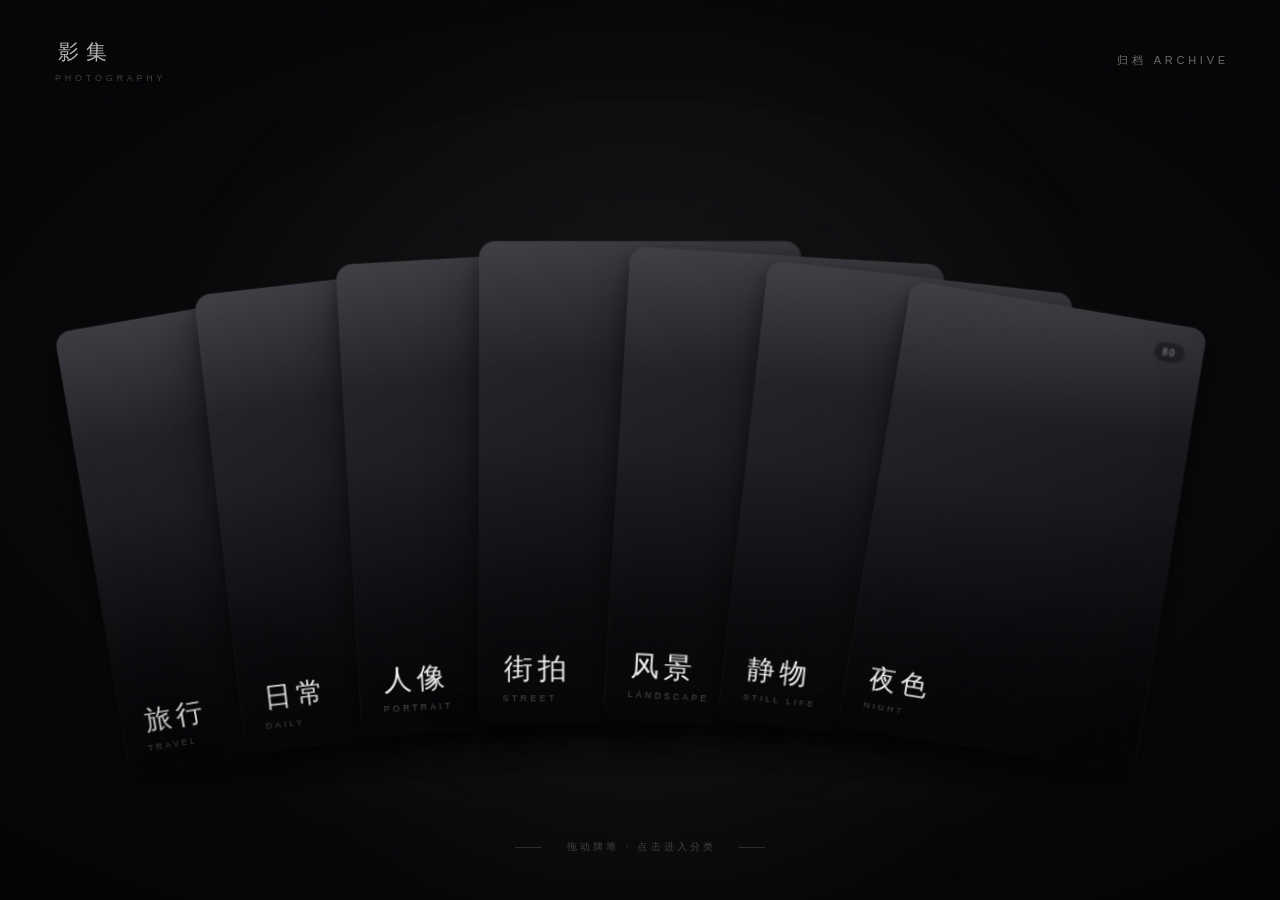
==== docs/prototype.html @ aa435aa1 "初始提交：以照片展示为核心的 Hugo 主题 首页是扑克牌扇形牌堆（每个相册一张牌），点进去是等高行对齐的照片网格， 另有按拍摄时间分组的归档页。无后台、无数据库、无运行时依赖。  - 牌堆：发牌入场" ====
<!doctype html>
<html lang="zh-CN">
<head>
<meta charset="utf-8">
<meta name="viewport" content="width=device-width,initial-scale=1,viewport-fit=cover">
<title>影集 · 视觉基调原型</title>
<style>
/* ============================================================
   设计令牌
   ============================================================ */
:root{
  --ink:#f4f3f1;                     /* 主文字：暖白，比纯白耐看 */
  --ink-dim:rgba(244,243,241,.56);   /* 次级文字 */
  --ink-faint:rgba(244,243,241,.30); /* 弱化文字 */
  --base:#08080a;                    /* 底色：近黑，带一点冷调 */
  --gap:8px;
  --thumb-w:clamp(84px,9.5vw,124px); /* 归档缩略图边长，JS 按此计算一行能放几张 */

  --font-sans:-apple-system,BlinkMacSystemFont,"PingFang SC","Hiragino Sans GB",
              "Microsoft YaHei","Helvetica Neue",Arial,sans-serif;
  --font-serif:"Songti SC","STSong","Noto Serif SC",Georgia,"Times New Roman",serif;

  /* 统一缓动：出场用，交互回弹一律交给 JS 弹簧 */
  --ease:cubic-bezier(.22,1,.36,1);
}

*,*::before,*::after{box-sizing:border-box}
html,body{height:100%}
body{
  margin:0;
  background:var(--base);
  color:var(--ink);
  font-family:var(--font-sans);
  overflow-x:hidden;
  -webkit-font-smoothing:antialiased;
  text-rendering:optimizeLegibility;
}
img{display:block;max-width:100%}
button{font:inherit;color:inherit;background:none;border:0;cursor:pointer}

/* ============================================================
   全局质感层：胶片颗粒 + 暗角
   高级感最便宜的来源，几乎零成本
   ============================================================ */
.grain{
  position:fixed;inset:-50%;z-index:9000;pointer-events:none;
  opacity:.05;mix-blend-mode:overlay;
  background-image:url("data:image/svg+xml,%3Csvg xmlns='http://www.w3.org/2000/svg' width='300' height='300'%3E%3Cfilter id='n'%3E%3CfeTurbulence type='fractalNoise' baseFrequency='.75' numOctaves='4' stitchTiles='stitch'/%3E%3C/filter%3E%3Crect width='100%25' height='100%25' filter='url(%23n)'/%3E%3C/svg%3E");
  animation:grainShift 6s steps(6) infinite;
}
@keyframes grainShift{
  0%{transform:translate(0,0)}      16%{transform:translate(-3%,-2%)}
  33%{transform:translate(2%,3%)}   50%{transform:translate(-2%,2%)}
  66%{transform:translate(3%,-1%)}  83%{transform:translate(-1%,3%)}
  100%{transform:translate(0,0)}
}
.vignette{
  position:fixed;inset:0;z-index:8000;pointer-events:none;
  background:radial-gradient(ellipse 90% 75% at 50% 45%,
             transparent 0%,transparent 45%,rgba(0,0,0,.55) 100%);
}

/* ============================================================
   视图容器
   ============================================================ */
.view{min-height:100dvh;display:flex;flex-direction:column}
.view[hidden]{display:none}

::view-transition-old(root){animation:vtOut .32s var(--ease) both}
::view-transition-new(root){animation:vtIn .46s var(--ease) both}
@keyframes vtOut{to{opacity:0;transform:scale(.985)}}
@keyframes vtIn{from{opacity:0;transform:scale(1.015)}}

/* ============================================================
   首页
   ============================================================ */
#view-home{position:relative;overflow:hidden}

/* ---------- L0 背景照片：退成氛围，不跟牌抢戏 ---------- */
.bg-layer{position:fixed;inset:0;z-index:0;overflow:hidden}
.bg-layer img{
  width:100%;height:100%;object-fit:cover;
  /* 压暗 + 降饱和 + 轻微模糊，让照片退成「气味」 */
  filter:brightness(.34) saturate(.72) blur(3px);
  transform:scale(1.08);              /* 留出视差位移的余量 */
  transition:opacity 1.4s var(--ease);
  will-change:transform;
}
.bg-layer::after{                      /* 中心压暗，把牌群托起来 */
  content:'';position:absolute;inset:0;
  background:radial-gradient(ellipse 70% 60% at 50% 50%,
             rgba(8,8,10,.10) 0%,rgba(8,8,10,.72) 100%);
}

/* ---------- 顶栏 ---------- */
.topbar{
  position:relative;z-index:10;
  display:flex;align-items:center;justify-content:space-between;
  padding:clamp(20px,3.4vw,38px) clamp(20px,4vw,54px);
  opacity:0;animation:fadeUp .9s var(--ease) .15s forwards;
}
.brand{
  font-family:var(--font-serif);
  font-size:clamp(17px,1.7vw,21px);
  letter-spacing:.34em;text-indent:.34em;
  font-weight:400;
}
.brand small{
  display:block;margin-top:7px;
  font-family:var(--font-sans);
  font-size:9px;letter-spacing:.42em;text-indent:.42em;
  color:var(--ink-faint);font-weight:400;
}
.navlink{
  position:relative;
  font-size:11px;letter-spacing:.34em;text-indent:.34em;
  color:var(--ink-dim);padding:8px 0;
  transition:color .35s var(--ease);
}
.navlink::after{
  content:'';position:absolute;left:0;right:0;bottom:2px;height:1px;
  background:currentColor;transform:scaleX(0);transform-origin:right;
  transition:transform .45s var(--ease);
}
.navlink:hover{color:var(--ink)}
.navlink:hover::after{transform:scaleX(1);transform-origin:left}

/* ---------- L1 环境光晕：让牌「浮」起来 ---------- */
.deck-stage{
  position:relative;z-index:5;flex:1;
  display:grid;place-items:center;
  min-height:0;
}
.deck-stage::before{
  content:'';position:absolute;
  width:min(92vw,1400px);aspect-ratio:1;
  background:radial-gradient(circle,rgba(255,246,230,.085) 0%,transparent 62%);
  filter:blur(28px);pointer-events:none;
}

/* ---------- L2 牌堆 ---------- */
.deck{position:relative;touch-action:none;cursor:grab}
.deck.is-dragging{cursor:grabbing}

.card{
  position:absolute;
  left:0;top:0;
  width:var(--cw);height:calc(var(--cw) * 1.5);   /* 2:3 标准扑克比例 */
  margin-left:calc(var(--cw) / -2);
  margin-top:calc(var(--cw) * -.75);
  border-radius:16px;                             /* 12–16px，超过就变手机卡片 */
  overflow:hidden;
  transform-origin:50% 100%;
  will-change:transform,opacity;
  /* 多层带色阴影 —— 灰色大模糊是廉价感第一大来源 */
  box-shadow:
    0 1px 2px   rgba(0,0,0,.34),
    0 8px 18px  rgba(0,0,0,.38),
    0 26px 52px rgba(0,0,0,.46),
    0 0 0 1px   rgba(255,255,255,.075);            /* 内描边：从暗背景里「切」出来 */
  transition:opacity .5s var(--ease);
  backface-visibility:hidden;
}
.card-media{position:absolute;inset:0}
.card-media img{
  width:100%;height:100%;object-fit:cover;
  transition:transform 1s var(--ease),filter .6s var(--ease);
}
/* 图片加载失败时的兜底渐变，避免出现破图 */
.card-media.fallback{background:linear-gradient(150deg,#2a2b31,#141519 60%,#0d0e11)}
.card-media.fallback img{display:none}

/* 牌面材质：上亮下暗的极轻渐变，模拟实体卡反光 */
.card-sheen{
  position:absolute;inset:0;pointer-events:none;
  background:linear-gradient(178deg,rgba(255,255,255,.10) 0%,transparent 26%,transparent 62%,rgba(0,0,0,.55) 100%);
}
.card-scrim{                          /* 底部压暗，保证文字可读 */
  position:absolute;left:0;right:0;bottom:0;height:58%;
  background:linear-gradient(to top,rgba(6,6,8,.92) 0%,rgba(6,6,8,.55) 42%,transparent 100%);
  pointer-events:none;
}
.card-body{
  position:absolute;left:0;right:0;bottom:0;
  padding:clamp(14px,1.6vw,22px);
  pointer-events:none;
}
.card-name{                           /* 压底部、不居中、字号要大 */
  font-size:clamp(20px,2.3vw,34px);
  font-weight:300;line-height:1.1;
  letter-spacing:.16em;text-indent:.16em;
}
.card-en{
  margin-top:9px;font-size:clamp(9px,.72vw,11px);
  letter-spacing:.34em;text-indent:.34em;
  color:var(--ink-faint);
}
.card-count{
  position:absolute;top:clamp(13px,1.5vw,19px);right:clamp(13px,1.5vw,19px);
  font-size:10px;letter-spacing:.2em;
  color:rgba(244,243,241,.62);
  padding:5px 9px;border-radius:99px;
  background:rgba(10,10,12,.42);
  backdrop-filter:blur(8px);-webkit-backdrop-filter:blur(8px);
  border:1px solid rgba(255,255,255,.10);
}

/* ---------- 悬停：一张前推，其余全部退让 ---------- */
.deck.is-hovering .card:not(.is-active){opacity:.5}
.card.is-active{z-index:900!important}
.card.is-active .card-media img{transform:scale(1.07);filter:brightness(1.06)}
.card.is-active .card-sheen{
  background:linear-gradient(178deg,rgba(255,255,255,.20) 0%,transparent 32%,transparent 66%,rgba(0,0,0,.5) 100%);
}

/* ---------- 底部提示 ---------- */
.hint{
  position:relative;z-index:10;
  display:flex;align-items:center;justify-content:center;gap:22px;
  padding:0 24px clamp(26px,4vw,46px);
  font-size:10px;letter-spacing:.32em;text-indent:.32em;
  color:var(--ink-faint);
  opacity:0;animation:fadeUp .9s var(--ease) 1.35s forwards;
}
.hint i{width:26px;height:1px;background:rgba(244,243,241,.2);display:block}

@keyframes fadeUp{from{opacity:0;transform:translateY(16px)}to{opacity:1;transform:none}}

/* ============================================================
   内页（分类 / 归档）—— 刻意安静，把炫技留给首页
   ============================================================ */
.page-head{
  position:sticky;top:0;z-index:100;
  display:flex;align-items:baseline;gap:26px;
  padding:clamp(22px,3.2vw,36px) clamp(20px,4vw,54px) 20px;
  background:linear-gradient(to bottom,rgba(8,8,10,.94) 55%,rgba(8,8,10,0));
  backdrop-filter:blur(14px);-webkit-backdrop-filter:blur(14px);
}
.back{
  display:flex;align-items:center;gap:9px;
  font-size:11px;letter-spacing:.28em;text-indent:.28em;
  color:var(--ink-dim);transition:color .3s var(--ease);
}
.back:hover{color:var(--ink)}
.back svg{transition:transform .4s var(--ease)}
.back:hover svg{transform:translateX(-4px)}
.page-title{
  font-size:clamp(24px,3.4vw,40px);font-weight:300;
  letter-spacing:.14em;text-indent:.14em;
}
.page-meta{margin-left:auto;font-size:10px;letter-spacing:.3em;color:var(--ink-faint)}

/* ---------- 等高行对齐网格（不是瀑布流） ---------- */
.grid{
  display:flex;flex-direction:column;gap:var(--gap);
  padding:6px clamp(20px,4vw,54px) clamp(60px,8vw,110px);
}
.grid-row{display:flex;gap:var(--gap)}
.grid-item{
  position:relative;overflow:hidden;border-radius:5px;
  background:#15161a;cursor:zoom-in;
  opacity:0;transform:translateY(22px);
  animation:itemIn .8s var(--ease) forwards;
}
@keyframes itemIn{to{opacity:1;transform:none}}
.grid-item img{
  width:100%;height:100%;object-fit:cover;
  transition:transform 1.1s var(--ease),filter .5s var(--ease);
}
.grid-item:hover img{transform:scale(1.055);filter:brightness(1.08)}
.grid-item::after{
  content:'';position:absolute;inset:0;background:rgba(8,8,10,.30);
  opacity:0;transition:opacity .45s var(--ease);
}
.grid-item:hover::after{opacity:1}

/* ---------- 归档时间轴 ---------- */
.timeline{padding:6px clamp(20px,4vw,54px) clamp(70px,9vw,120px)}
.tl-group{
  display:grid;grid-template-columns:minmax(96px,150px) 1fr;
  gap:clamp(16px,3vw,42px);
  padding:clamp(26px,4vw,46px) 0;
  border-top:1px solid rgba(244,243,241,.085);
  opacity:0;transform:translateY(20px);
  animation:itemIn .8s var(--ease) forwards;
}
.tl-group:first-child{border-top:0}
.tl-stamp{position:sticky;top:clamp(96px,13vh,140px);align-self:start}
.tl-year{font-size:clamp(26px,3vw,38px);font-weight:200;letter-spacing:.08em;line-height:1}
.tl-month{margin-top:9px;font-size:10px;letter-spacing:.36em;color:var(--ink-faint)}
.tl-strip{display:flex;flex-wrap:wrap;gap:6px}
.tl-thumb{
  width:var(--thumb-w);aspect-ratio:3/4;
  border-radius:4px;overflow:hidden;background:#15161a;cursor:zoom-in;
}
.tl-thumb img{
  width:100%;height:100%;object-fit:cover;
  filter:brightness(.86);transition:transform .9s var(--ease),filter .45s var(--ease);
}
.tl-thumb:hover img{transform:scale(1.09);filter:brightness(1.05)}
/* 展开时新增的缩略图淡入 */
.tl-thumb-enter{animation:thumbIn .5s var(--ease) both}
@keyframes thumbIn{from{opacity:0;transform:translateY(10px) scale(.95)}to{opacity:1;transform:none}}

/* ---------- 「+N」：后面露出两张牌，暗示还有更多 ---------- */
.tl-more{
  position:relative;width:var(--thumb-w);aspect-ratio:3/4;
  padding:0;border:0;background:none;cursor:pointer;border-radius:4px;
}
.tl-more::before,.tl-more::after{
  content:'';position:absolute;inset:0;border-radius:4px;
  background:#1a1b20;border:1px solid rgba(244,243,241,.13);
  transition:transform .5s var(--ease);
}
.tl-more::before{transform:translate(-6px,5px) rotate(-2.6deg)}
.tl-more::after {transform:translate( 6px,5px) rotate( 2.6deg)}
.tl-more:hover::before{transform:translate(-10px,8px) rotate(-4.4deg)}
.tl-more:hover::after {transform:translate( 10px,8px) rotate( 4.4deg)}

.tl-more-face{
  position:relative;z-index:1;
  display:grid;place-items:center;
  width:100%;height:100%;border-radius:4px;overflow:hidden;background:#101116;
}
.tl-more-face img{
  position:absolute;inset:0;width:100%;height:100%;object-fit:cover;
  filter:brightness(.32) saturate(.5) blur(1.5px);
  transition:filter .5s var(--ease),transform 1s var(--ease);
}
.tl-more:hover .tl-more-face img{filter:brightness(.52) saturate(.8) blur(0);transform:scale(1.07)}
.tl-more-count{
  position:relative;z-index:1;
  font-size:clamp(13px,1.3vw,17px);font-weight:300;letter-spacing:.08em;
  color:var(--ink);text-shadow:0 2px 12px rgba(0,0,0,.8);
}

/* ---------- 「收起」 ---------- */
.tl-collapse{
  align-self:flex-end;height:30px;padding:0 15px;margin-left:4px;
  border-radius:99px;border:1px solid rgba(244,243,241,.14);
  background:rgba(255,255,255,.03);
  color:var(--ink-faint);
  font-size:10px;letter-spacing:.28em;text-indent:.28em;
  transition:color .35s var(--ease),border-color .35s var(--ease),background .35s var(--ease);
}
.tl-collapse:hover{color:var(--ink);border-color:rgba(244,243,241,.3);background:rgba(255,255,255,.07)}

/* ---------- 年份筛选轨（桌面端固定在右侧） ---------- */
.year-rail{
  position:fixed;right:clamp(18px,2.6vw,44px);top:50%;
  transform:translateY(-50%);z-index:200;
  display:flex;flex-direction:column;align-items:flex-end;gap:1px;
}
.year-item{
  display:flex;align-items:center;gap:11px;
  padding:8px 0;
  font-size:11px;letter-spacing:.22em;text-indent:.22em;
  color:var(--ink-faint);
  transition:color .35s var(--ease);
}
.year-item i{                        /* 右侧刻度线：选中时拉长 */
  display:block;height:1px;width:11px;background:currentColor;opacity:.32;
  transition:width .45s var(--ease),opacity .45s var(--ease);
}
.year-item:hover{color:var(--ink-dim)}
.year-item.is-active{color:var(--ink)}
.year-item.is-active i{width:26px;opacity:1}

/* 桌面端给时间轴让出右侧空间，别被筛选轨压住 */
@media (min-width:900px){
  .timeline{padding-right:clamp(104px,10vw,150px)}
}
/* 窄屏：筛选轨收成横向一条，放在标题下方 */
@media (max-width:899px){
  .year-rail{
    position:static;transform:none;z-index:auto;
    flex-direction:row;align-items:center;gap:20px;
    padding:0 clamp(20px,4vw,54px) 14px;
    overflow-x:auto;scrollbar-width:none;
  }
  .year-rail::-webkit-scrollbar{display:none}
  .year-item{padding:5px 0;white-space:nowrap}
  .year-item i{display:none}
  .year-item.is-active{box-shadow:inset 0 -1px 0 currentColor}
}

/* ============================================================
   灯箱
   ============================================================ */
.lightbox{
  position:fixed;inset:0;z-index:9500;
  display:grid;place-items:center;
  background:rgba(4,4,6,.965);
  backdrop-filter:blur(22px);-webkit-backdrop-filter:blur(22px);
  opacity:0;pointer-events:none;
  transition:opacity .42s var(--ease);
}
.lightbox.is-open{opacity:1;pointer-events:auto}

/* 入场缩放交给 stage，图片自身的 transform 专门留给缩放/平移，两者不打架 */
.lb-stage{
  display:grid;place-items:center;
  transform:scale(.965);
  transition:transform .52s var(--ease);
}
.lightbox.is-open .lb-stage{transform:scale(1)}

.lightbox img{
  max-width:min(92vw,1500px);max-height:86dvh;
  border-radius:3px;object-fit:contain;
  box-shadow:0 40px 100px rgba(0,0,0,.7);
  cursor:zoom-in;touch-action:none;
  will-change:transform;
  transition:opacity .3s ease,transform .34s cubic-bezier(.22,1,.36,1);
}
.lightbox.is-zoomed img{cursor:grab}
.lightbox.is-panning img{cursor:grabbing;transition:opacity .3s ease}
.lb-close{
  position:absolute;top:clamp(18px,3vw,34px);right:clamp(18px,3vw,34px);
  font-size:11px;letter-spacing:.3em;color:var(--ink-dim);transition:color .3s;
}
.lb-close:hover{color:var(--ink)}
.lb-nav{
  position:absolute;top:50%;transform:translateY(-50%);
  width:52px;height:52px;border-radius:50%;
  display:grid;place-items:center;color:var(--ink-dim);
  background:rgba(255,255,255,.05);border:1px solid rgba(255,255,255,.09);
  transition:background .3s,color .3s;
}
.lb-nav:hover{background:rgba(255,255,255,.12);color:var(--ink)}
.lb-prev{left:clamp(14px,2.6vw,34px)}
.lb-next{right:clamp(14px,2.6vw,34px)}
.lb-hint{
  position:absolute;left:50%;bottom:clamp(16px,2.6vw,30px);transform:translateX(-50%);
  font-size:10px;letter-spacing:.26em;text-indent:.26em;white-space:nowrap;
  color:var(--ink-faint);
  transition:opacity .5s var(--ease);
}
.lightbox.is-zoomed .lb-hint{opacity:0}   /* 已经放大了就不用再提示 */

/* ============================================================
   窄屏：扇形展不开，收成更紧的一手牌
   ============================================================ */
@media (max-width:640px){
  .card{border-radius:11px}
  .topbar{padding-bottom:6px}
  .page-head{flex-wrap:wrap;gap:14px}
  .page-meta{margin-left:0;width:100%}
  .tl-group{grid-template-columns:1fr;gap:16px}
  .tl-stamp{position:static}
  .lb-nav{display:none}
}
@media (prefers-reduced-motion:reduce){
  *,*::before,*::after{animation-duration:.01ms!important;transition-duration:.01ms!important}
}
</style>
</head>
<body>

<div class="grain"></div>
<div class="vignette"></div>

<!-- ================= 首页 ================= -->
<section class="view" id="view-home">
  <div class="bg-layer"><img id="bg-img" alt=""></div>

  <header class="topbar">
    <div class="brand">影集<small>PHOTOGRAPHY</small></div>
    <button class="navlink" data-go="archive">归档 ARCHIVE</button>
  </header>

  <div class="deck-stage" id="stage">
    <div class="deck" id="deck"></div>
  </div>

  <div class="hint"><i></i>拖动牌堆 · 点击进入分类<i></i></div>
</section>

<!-- ================= 分类页 ================= -->
<section class="view" id="view-category" hidden>
  <header class="page-head">
    <button class="back" data-go="home">
      <svg width="15" height="10" viewBox="0 0 15 10" fill="none" aria-hidden="true">
        <path d="M5 1L1 5l4 4M1 5h13" stroke="currentColor" stroke-width="1.3"
              stroke-linecap="round" stroke-linejoin="round"/>
      </svg>返回
    </button>
    <h1 class="page-title" id="cat-title">—</h1>
    <span class="page-meta" id="cat-meta"></span>
  </header>
  <div class="grid" id="grid"></div>
</section>

<!-- ================= 归档页 ================= -->
<section class="view" id="view-archive" hidden>
  <header class="page-head">
    <button class="back" data-go="home">
      <svg width="15" height="10" viewBox="0 0 15 10" fill="none" aria-hidden="true">
        <path d="M5 1L1 5l4 4M1 5h13" stroke="currentColor" stroke-width="1.3"
              stroke-linecap="round" stroke-linejoin="round"/>
      </svg>返回
    </button>
    <h1 class="page-title">归档</h1>
    <span class="page-meta" id="arc-meta"></span>
  </header>
  <!-- 桌面端 fixed 在右侧，窄屏靠 DOM 顺序落在标题下方 -->
  <nav class="year-rail" id="year-rail" aria-label="按年份筛选"></nav>
  <div class="timeline" id="timeline"></div>
</section>

<!-- ================= 灯箱 ================= -->
<div class="lightbox" id="lightbox">
  <div class="lb-stage"><img id="lb-img" alt=""></div>
  <div class="lb-hint">点击放大 · 滚轮 / 双指缩放 · 拖动平移</div>
  <button class="lb-close" id="lb-close">关闭 ESC</button>
  <button class="lb-nav lb-prev" id="lb-prev" aria-label="上一张">
    <svg width="9" height="15" viewBox="0 0 9 15" fill="none"><path d="M7.5 1L1 7.5 7.5 14" stroke="currentColor" stroke-width="1.4" stroke-linecap="round" stroke-linejoin="round"/></svg>
  </button>
  <button class="lb-nav lb-next" id="lb-next" aria-label="下一张">
    <svg width="9" height="15" viewBox="0 0 9 15" fill="none"><path d="M1.5 1L8 7.5 1.5 14" stroke="currentColor" stroke-width="1.4" stroke-linecap="round" stroke-linejoin="round"/></svg>
  </button>
</div>

<script>
/* ============================================================================
   1. 数据（原型用占位图；真实项目由 Hugo 从 content/ 目录生成 JSON 清单）
   ============================================================================ */
/* 张数和时间跨度都刻意放大：用来验证归档页的「+N」溢出和年份筛选 */
const CATEGORIES = [
  { id:'travel',   name:'旅行', en:'TRAVEL',    seed:'tr', n:110 },
  { id:'daily',    name:'日常', en:'DAILY',     seed:'dy', n:140 },
  { id:'portrait', name:'人像', en:'PORTRAIT',  seed:'pt', n:85  },
  { id:'street',   name:'街拍', en:'STREET',    seed:'st', n:100 },
  { id:'land',     name:'风景', en:'LANDSCAPE', seed:'ld', n:115 },
  { id:'still',    name:'静物', en:'STILL LIFE',seed:'sl', n:70  },
  { id:'night',    name:'夜色', en:'NIGHT',     seed:'nt', n:80  },
];

/* 确定性随机数：保证每次刷新照片一致，方便对照设计 */
function rng(seed){
  let a = 0;
  for (const ch of seed) a = (a * 31 + ch.charCodeAt(0)) | 0;
  return function(){
    a |= 0; a = a + 0x6D2B79F5 | 0;
    let t = Math.imul(a ^ a >>> 15, 1 | a);
    t = t + Math.imul(t ^ t >>> 7, 61 | t) ^ t;
    return ((t ^ t >>> 14) >>> 0) / 4294967296;
  };
}

/* 手机照片的常见比例：3:4 竖拍为主，混 4:3 横拍与 9:16 */
const PHONE_AR = [3/4, 3/4, 3/4, 3/4, 4/3, 4/3, 1, 9/16];

function buildPhotos(cat){
  const r = rng(cat.seed);
  const out = [];
  for (let i = 0; i < cat.n; i++){
    const ar = PHONE_AR[Math.floor(r() * PHONE_AR.length)];
    // 从 2026-09 往前铺开 900 天（约 30 个月、跨 2024–2026），模拟真实图库分布
    const d = new Date(2026, 8, 1);
    d.setDate(d.getDate() - Math.floor((i / cat.n) * 900 + r() * 14));
    out.push({
      ar, date:d,
      thumb:`https://picsum.photos/seed/${cat.seed}${i}/600/${Math.round(600 / ar)}`,
      full :`https://picsum.photos/seed/${cat.seed}${i}/1800/${Math.round(1800 / ar)}`,
    });
  }
  return out;
}

const DATA = CATEGORIES.map(c => ({ ...c, photos: buildPhotos(c) }));

/* ============================================================================
   2. 弹簧积分器
   CSS transition 做不出「跟手 + 回弹」的手感，必须用真弹簧
   公式：F = -k·x - c·v，a = F/m
   ============================================================================ */
class Spring{
  constructor(v, { stiffness = 165, damping = 24, mass = 1 } = {}){
    this.value = this.target = v;
    this.velocity = 0;
    this.k = stiffness; this.c = damping; this.m = mass;
  }
  set(t){ this.target = t; }
  jump(v){ this.value = this.target = v; this.velocity = 0; }
  step(dt){
    const a = (-this.k * (this.value - this.target) - this.c * this.velocity) / this.m;
    this.velocity += a * dt;
    this.value    += this.velocity * dt;
    if (Math.abs(this.value - this.target) < .008 && Math.abs(this.velocity) < .008){
      this.value = this.target; this.velocity = 0;
      return true;                                  // 已静止
    }
    return false;
  }
}

/* ============================================================================
   3. 首页牌堆
   ============================================================================ */
const deckEl  = document.getElementById('deck');
const stageEl = document.getElementById('stage');
const isNarrow = () => window.innerWidth < 640;

let cards = [];
let deckAngle, deckScale;
let hoverIndex = -1;
let drag = null;

function metrics(){
  const vw = window.innerWidth;
  const vh = window.innerHeight;
  const narrow = isNarrow();

  if (narrow){
    const cw = Math.max(118, Math.min(vw * 0.34, 176));
    return {
      cw,
      stepX : cw * 0.32,             // 窄屏收得更紧，扇形才不会溢出屏幕
      rotStep: 5.6,
      arcY  : 2.2,
      scaleFalloff: 0.026,
      liftY : -18,
    };
  }

  // 首页没有别的东西，牌就该撑满画面。所以同时受宽高约束，取小值：
  //   宽度：扇形总宽 = cw × (6 × 0.42 + 1) = cw × 3.52
  //   高度：牌高 = cw × 1.5，另留 250px 给顶栏、提示和呼吸空间
  const byWidth  = (vw - 140) / 3.52;
  const byHeight = (vh - 250) / 1.5;
  const cw = Math.max(150, Math.min(byWidth, byHeight, 380));

  return {
    cw,
    stepX : cw * 0.42,               // 间距同步放大，否则牌会挤成一坨
    rotStep: 3.7,
    arcY  : 3.3,                     // 抛物线系数：中间高、两边低
    scaleFalloff: 0.026,             // 越靠边越小 → 纵深
    liftY : -36,                     // 悬停上浮
  };
}

function fanTarget(i, n, m){
  const d = i - (n - 1) / 2;
  return {
    x: d * m.stepX,
    y: d * d * m.arcY,
    rot: d * m.rotStep,
    scale: 1 - Math.abs(d) * m.scaleFalloff,
  };
}

function buildDeck(){
  deckEl.innerHTML = '';
  cards = [];
  const n = DATA.length;
  const m = metrics();
  document.documentElement.style.setProperty('--cw', m.cw + 'px');

  DATA.forEach((cat, i) => {
    const el = document.createElement('article');
    el.className = 'card';
    el.dataset.index = i;
    el.innerHTML = `
      <div class="card-media">
        <img src="https://picsum.photos/seed/${cat.seed}/600/900" alt="${cat.name}" loading="eager">
      </div>
      <div class="card-sheen"></div>
      <div class="card-scrim"></div>
      <div class="card-count">${cat.n}</div>
      <div class="card-body">
        <div class="card-name">${cat.name}</div>
        <div class="card-en">${cat.en}</div>
      </div>`;
    el.querySelector('img').addEventListener('error', e => {
      e.target.closest('.card-media').classList.add('fallback');
    });
    deckEl.appendChild(el);

    cards.push({
      el, cat, index: i,
      delay: 480 + i * 58,          // 依次发牌的节奏
      dealt: false,
      sx: new Spring(0), sy: new Spring(0),
      sr: new Spring(0), ss: new Spring(0.94),
      target: fanTarget(i, n, m),
    });
    // z 从左到右递增：每张牌盖住左边那张的右半边，
    // 于是所有牌左下角的分类名都露在外面（原来的「中间最高」会把右半边的名字压掉）
    el.style.zIndex = 100 + i;
  });

  deckAngle = new Spring(0, { stiffness: 130, damping: 20 });
  deckScale = new Spring(1, { stiffness: 150, damping: 22 });
  refreshCenter();
}

/* ---------- 悬停：一张前推，其余退让 ---------- */
function applyTargets(){
  const i = hoverIndex;
  const n = cards.length;
  const m = metrics();
  deckEl.classList.toggle('is-hovering', i >= 0);

  cards.forEach((c, j) => {
    const f = fanTarget(j, n, m);
    c.el.classList.toggle('is-active', j === i);

    if (i < 0){                                   // 常态：回到扇形
      c.sx.set(f.x); c.sy.set(f.y); c.sr.set(f.rot); c.ss.set(f.scale);
    } else if (j === i){                          // 前推：上浮 + 放大 + 转正
      c.sx.set(f.x); c.sy.set(f.y + m.liftY);
      c.sr.set(0);   c.ss.set(f.scale * 1.075);
    } else {                                      // 退让：下沉 + 缩小 + 被推离焦点
      const push = Math.sign(j - i) * m.cw * 0.035;
      c.sx.set(f.x + push); c.sy.set(f.y + 9);
      c.sr.set(f.rot * 1.12); c.ss.set(f.scale * 0.955);
    }
  });
}

function setHover(i){
  if (hoverIndex === i) return;
  hoverIndex = i;
  applyTargets();
}

/* ---------- 命中判定 ---------- */

// 舞台中心：牌在舞台里居中，舞台本身没有 transform，位置稳定，可以缓存
let center = { x:0, y:0 };
function refreshCenter(){
  const r = stageEl.getBoundingClientRect();
  center = { x: r.left + r.width / 2, y: r.top + r.height / 2 };
}

/**
 * 用「静止扇形」的几何判定光标落在哪张牌上，不用 DOM 命中测试。
 *
 * 为什么不能用 DOM：悬停会让牌上浮放大、其余牌缩小位移，牌在光标底下动。
 * 从「旅行」移向「日常」时，牌一移动光标可能已经落到「人像」上，
 * 触发新一轮悬停 —— 形成「悬停改布局、布局改悬停」的反馈环，来回抖。
 *
 * 静止几何下，每张牌独占的区域是一条宽 stepX 的竖带
 * （右边那张盖住它，只露出 stepX 宽）。这些带固定不动，判定就稳定了。
 */
function hitTest(clientX, clientY){
  const n = cards.length;
  if (!n) return -1;
  const m = metrics();

  // 抵消拖拽时的整体旋转，换算回牌的静止坐标系
  const th = (deckAngle ? deckAngle.value : 0) * Math.PI / 180;
  const dx = clientX - center.x;
  const dy = clientY - center.y;
  const lx =  dx * Math.cos(th) + dy * Math.sin(th);
  const ly = -dx * Math.sin(th) + dy * Math.cos(th);

  const h     = m.cw * 1.5;                      // 牌高，2:3 比例
  const mid   = (n - 1) / 2;
  const left  = -mid * m.stepX - m.cw / 2;       // 最左那张牌的左边缘
  const right =  mid * m.stepX + m.cw / 2;       // 最右那张牌的右边缘
  const top   = -h / 2 - 45;                     // 留 45px 容差，覆盖悬停上浮
  const bot   = mid * mid * m.arcY + h / 2 + 45;

  if (lx < left || lx >= right || ly < top || ly > bot) return -1;

  // 每张牌独占一条宽 stepX 的竖带（右边那张盖住它，只露这么宽）。
  // 最右那张没被任何牌盖住，整张都归它，所以要夹到 n-1。
  let i = Math.floor((lx - left) / m.stepX);
  if (i > n - 1) i = n - 1;
  return i;
}

/* ---------- 拖拽：整副牌跟着手转 ---------- */
function onPointerDown(e){
  if (e.button !== undefined && e.button !== 0) return;
  drag = { id:e.pointerId, startX:e.clientX, moved:0, card:e.target.closest('.card') };
  deckEl.classList.add('is-dragging');
  window.addEventListener('pointermove', onPointerMove);
  window.addEventListener('pointerup', onPointerUp);
  window.addEventListener('pointercancel', onPointerUp);
}

function onPointerMove(e){
  if (!drag || e.pointerId !== drag.id) return;
  const dx = e.clientX - drag.startX;
  drag.moved = Math.max(drag.moved, Math.abs(dx));

  let a = dx * 0.05;                                 // 每像素 0.05 度
  if (Math.abs(a) > 20) a = Math.sign(a) * (20 + (Math.abs(a) - 20) * 0.22); // 橡皮筋
  deckAngle.jump(a);
  deckScale.jump(1 - Math.min(Math.abs(a) / 20, 1) * 0.035);
}

function onPointerUp(){
  if (!drag) return;
  const { moved, card } = drag;
  drag = null;
  deckEl.classList.remove('is-dragging');
  window.removeEventListener('pointermove', onPointerMove);
  window.removeEventListener('pointerup', onPointerUp);
  window.removeEventListener('pointercancel', onPointerUp);

  deckAngle.set(0);                                  // 弹簧回正
  deckScale.set(1);

  // 位移小于 6px 视为点击，而不是拖拽
  if (moved < 6 && card) openCategory(+card.dataset.index);
}

deckEl.addEventListener('pointerdown', onPointerDown);

// 悬停只在指针设备上启用，触屏没有 hover 语义。
// 用 pointermove 而不是 pointerover：判定基于几何而非 DOM，
// 需要持续跟踪位置，不能只在进出元素时触发。
stageEl.addEventListener('pointermove', e => {
  if (e.pointerType === 'touch' || drag) return;
  setHover(hitTest(e.clientX, e.clientY));
});
stageEl.addEventListener('pointerleave', () => setHover(-1));

/* ---------- 主循环 ---------- */
let last = performance.now();
function tick(now){
  const dt = Math.min((now - last) / 1000, 1 / 30);   // 钳制，防止切标签页后炸开
  last = now;

  deckAngle.step(dt);
  deckScale.step(dt);
  deckEl.style.transform =
    `rotate(${deckAngle.value.toFixed(3)}deg) scale(${deckScale.value.toFixed(4)})`;

  for (const c of cards){
    if (!c.dealt && now > c.delay){                   // 依次发牌
      c.dealt = true;
      c.sx.set(c.target.x); c.sy.set(c.target.y);
      c.sr.set(c.target.rot); c.ss.set(c.target.scale);
    }
    c.sx.step(dt); c.sy.step(dt); c.sr.step(dt); c.ss.step(dt);
    c.el.style.transform =
      `translate3d(${c.sx.value.toFixed(2)}px,${c.sy.value.toFixed(2)}px,0) ` +
      `rotate(${c.sr.value.toFixed(3)}deg) scale(${c.ss.value.toFixed(4)})`;
  }
  requestAnimationFrame(tick);
}

/* ---------- 窗口尺寸变化：重算牌宽与扇形 ---------- */
let resizeTimer;
window.addEventListener('resize', () => {
  clearTimeout(resizeTimer);
  resizeTimer = setTimeout(() => {
    const m = metrics();
    document.documentElement.style.setProperty('--cw', m.cw + 'px');
    cards.forEach((c, i) => { c.target = fanTarget(i, cards.length, m); });
    const prev = hoverIndex;
    hoverIndex = -99; applyTargets();                 // 强制重算目标位
    hoverIndex = prev; applyTargets();
    refreshCenter();
  }, 180);
});

/* ============================================================================
   4. 随机背景（真实项目里由 Hugo 输出全量清单，这里从所有照片里抽）
   ============================================================================ */
function randomBackground(){
  const all = DATA.flatMap(c => c.photos.map(p => p.full));
  const url = all[Math.floor(Math.random() * all.length)];
  const img = document.getElementById('bg-img');
  img.style.opacity = '0';
  img.addEventListener('load', () => { img.style.opacity = '1'; }, { once:true });
  img.src = url;
}

// 背景视差：鼠标轻微反向位移，制造纵深
window.addEventListener('pointermove', e => {
  if (isNarrow()) return;
  const dx = (e.clientX / window.innerWidth  - .5) * -18;
  const dy = (e.clientY / window.innerHeight - .5) * -14;
  document.getElementById('bg-img').style.translate = `${dx}px ${dy}px`;
});

/* ============================================================================
   5. 视图切换
   ============================================================================ */
function go(id, after){
  const update = () => {
    document.querySelectorAll('.view').forEach(v => { v.hidden = v.id !== id; });
    window.scrollTo(0, 0);
    // 必须在这里同步调用：View Transition 的 update 回调时机不定，
    // 而 renderArchive/layoutGrid 都要量 clientWidth，晚一步视图还是隐藏的
    if (after) after();
  };
  if (document.startViewTransition) document.startViewTransition(update);
  else update();
}

document.querySelectorAll('[data-go]').forEach(btn => {
  btn.addEventListener('click', () => go('view-' + btn.dataset.go, () => {
    if (btn.dataset.go === 'archive') renderArchive();
  }));
});

/* ============================================================================
   6. 分类页：等高行对齐网格
   算法：按目标行高累积，超出容器宽度即断行，再按比例缩放到刚好铺满
   ============================================================================ */
const gridEl = document.getElementById('grid');
let currentCat = null;

function openCategory(index){
  currentCat = DATA[index];
  document.getElementById('cat-title').textContent = currentCat.name;
  document.getElementById('cat-meta').textContent  = `${currentCat.en} · ${currentCat.n} 张`;
  go('view-category', layoutGrid);
}

function layoutGrid(){
  if (!currentCat || document.getElementById('view-category').hidden) return;
  const cs = getComputedStyle(gridEl);
  const W  = gridEl.clientWidth - parseFloat(cs.paddingLeft) - parseFloat(cs.paddingRight);
  if (W <= 0) return;

  const GAP = 8;
  const targetH = W < 640 ? 168 : (W < 1100 ? 232 : 296);
  const photos  = currentCat.photos;

  const rows = [];
  let row = [], sumAR = 0;
  for (const p of photos){
    row.push(p); sumAR += p.ar;
    if (sumAR * targetH + GAP * (row.length - 1) >= W){
      rows.push({ row, h: (W - GAP * (row.length - 1)) / sumAR });
      row = []; sumAR = 0;
    }
  }
  if (row.length){                                   // 末行不拉伸，保持目标行高
    rows.push({ row, h: Math.min(targetH, (W - GAP * (row.length - 1)) / sumAR) });
  }

  gridEl.innerHTML = '';
  let i = 0;
  for (const r of rows){
    const rowEl = document.createElement('div');
    rowEl.className = 'grid-row';
    r.row.forEach(p => {
      const d = document.createElement('div');
      d.className = 'grid-item';
      d.style.width  = (p.ar * r.h) + 'px';
      d.style.height = r.h + 'px';
      d.style.animationDelay = Math.min(i * 22, 700) + 'ms';
      d.innerHTML = `<img src="${p.thumb}" alt="" loading="lazy">`;
      d.addEventListener('click', () => openLightbox(photos, photos.indexOf(p)));
      rowEl.appendChild(d);
      i++;
    });
    gridEl.appendChild(rowEl);
  }
}

let gridTimer;
window.addEventListener('resize', () => {
  clearTimeout(gridTimer);
  gridTimer = setTimeout(() => {
    layoutGrid();
    if (!document.getElementById('view-archive').hidden){
      // 宽度变了，一行放得下几张也变了，重新铺（已展开的月份保持展开）
      document.querySelectorAll('.tl-group').forEach(g => {
        const photos = groupPhotos.get(g.dataset.key);
        if (photos) fillStrip(g.querySelector('.tl-strip'), photos, g.dataset.key);
      });
    }
  }, 160);
});

/* ============================================================================
   7. 归档页：按年月分组
   ============================================================================ */
const GAP_TL = 6;
const groupPhotos    = new Map();  // 月份 key → 该月全部照片
const expandedGroups = new Set();  // 已就地展开的月份 key

/** 造一个缩略图；j 是它在灯箱列表里的下标 */
function makeThumb(photos, j){
  const t = document.createElement('div');
  t.className = 'tl-thumb';
  t.innerHTML = `<img src="${photos[j].thumb}" alt="" loading="lazy">`;
  t.addEventListener('click', () => openLightbox(photos, j));
  return t;
}

/** 量真实缩略图宽度：直接读 CSS，避免在 JS 里把 clamp 再写一遍 */
function measureThumbW(strip){
  const probe = document.createElement('div');
  probe.className = 'tl-thumb';
  probe.style.cssText = 'position:absolute;visibility:hidden;pointer-events:none';
  strip.appendChild(probe);
  const w = probe.offsetWidth || 100;
  probe.remove();
  return w;
}

/** 一行放得下几张：容器宽 / (缩略图宽 + 间距) */
function perRowCount(strip){
  const W = strip.clientWidth;
  if (!W) return 12;
  const tw = measureThumbW(strip);
  return Math.max(3, Math.floor((W + GAP_TL) / (tw + GAP_TL)));
}

/** 高度过渡：先钉住旧高 → 强制回流 → 放到新高 → 收尾清干净 */
function animateHeight(el, from, to, dur){
  el.style.height = from + 'px';
  el.style.overflow = 'hidden';
  void el.offsetHeight;
  el.style.transition = `height ${dur}s cubic-bezier(.22,1,.36,1)`;
  el.style.height = to + 'px';
  el.addEventListener('transitionend', () => {
    el.style.height = el.style.overflow = el.style.transition = '';
  }, { once:true });
}

/** 「收起」按钮 */
function makeCollapse(strip, photos, key){
  const btn = document.createElement('button');
  btn.className = 'tl-collapse';
  btn.textContent = '收起';
  btn.addEventListener('click', () => {
    expandedGroups.delete(key);
    const h0 = strip.offsetHeight;
    fillStrip(strip, photos, key);
    animateHeight(strip, h0, strip.offsetHeight, .5);
  });
  return btn;
}

/** 按展开状态铺满一条月份 */
function fillStrip(strip, photos, key){
  strip.innerHTML = '';
  const visible = Math.max(2, perRowCount(strip) - 1);   // 留一格给「+N」
  const showAll = expandedGroups.has(key) || photos.length <= visible;

  if (showAll){
    photos.forEach((p, j) => strip.appendChild(makeThumb(photos, j)));
    if (photos.length > visible) strip.appendChild(makeCollapse(strip, photos, key));
    return;
  }

  for (let j = 0; j < visible; j++) strip.appendChild(makeThumb(photos, j));

  // 「+N」：正面是下一张照片压暗作底，后面露出两张牌暗示「还有更多」
  const more = document.createElement('button');
  more.className = 'tl-more';
  more.innerHTML = `
    <span class="tl-more-face">
      <img src="${photos[visible].thumb}" alt="" loading="lazy">
      <span class="tl-more-count">+${photos.length - visible}</span>
    </span>`;
  more.addEventListener('click', () => {
    expandedGroups.add(key);
    const h0 = strip.offsetHeight;
    more.remove();
    for (let j = visible; j < photos.length; j++){
      const t = makeThumb(photos, j);
      t.classList.add('tl-thumb-enter');
      t.style.animationDelay = Math.min((j - visible) * 16, 420) + 'ms';
      strip.appendChild(t);
    }
    const col = makeCollapse(strip, photos, key);
    col.style.animation = 'thumbIn .5s var(--ease) both';
    strip.appendChild(col);
    animateHeight(strip, h0, strip.offsetHeight, .6);
  });
  strip.appendChild(more);
}

let archiveYear = 'all';             // 'all' 或 '2026' 这样的年份字符串

function renderYearRail(years){
  const rail = document.getElementById('year-rail');
  rail.innerHTML = '';
  [{ v:'all', label:'全部' }, ...years.map(y => ({ v:String(y), label:String(y) }))]
    .forEach(it => {
      const b = document.createElement('button');
      b.className = 'year-item' + (archiveYear === it.v ? ' is-active' : '');
      b.innerHTML = `<span>${it.label}</span><i></i>`;
      b.addEventListener('click', () => {
        if (archiveYear === it.v) return;
        archiveYear = it.v;
        renderArchive();
        window.scrollTo({ top:0, behavior:'smooth' });   // 换了年份，回到顶部
      });
      rail.appendChild(b);
    });
}

function renderArchive(){
  const tl  = document.getElementById('timeline');
  const all = DATA.flatMap(c => c.photos).sort((a, b) => b.date - a.date);

  renderYearRail([...new Set(all.map(p => p.date.getFullYear()))].sort((a, b) => b - a));

  const shown = archiveYear === 'all'
    ? all
    : all.filter(p => p.date.getFullYear() === +archiveYear);

  document.getElementById('arc-meta').textContent = archiveYear === 'all'
    ? `${all.length} 张 · 按时间倒序`
    : `${archiveYear} 年 · ${shown.length} 张`;

  groupPhotos.clear();
  for (const p of shown){
    const k = `${p.date.getFullYear()}-${String(p.date.getMonth() + 1).padStart(2, '0')}`;
    if (!groupPhotos.has(k)) groupPhotos.set(k, []);
    groupPhotos.get(k).push(p);
  }

  tl.innerHTML = '';
  let i = 0;
  for (const [k, photos] of groupPhotos){
    const [y, mo] = k.split('-');
    const g = document.createElement('div');
    g.className = 'tl-group';
    g.dataset.key = k;
    g.style.animationDelay = Math.min(i * 40, 800) + 'ms';
    g.innerHTML = `
      <div class="tl-stamp">
        <div class="tl-year">${y}</div>
        <div class="tl-month">${mo} 月 · ${photos.length} 张</div>
      </div>
      <div class="tl-strip"></div>`;
    tl.appendChild(g);                                   // 先入 DOM，量宽度才有值
    fillStrip(g.querySelector('.tl-strip'), photos, k);
    i++;
  }
}

/* ============================================================================
   8. 灯箱
   ============================================================================ */
const lb    = document.getElementById('lightbox');
const lbImg = document.getElementById('lb-img');
let lbList = [], lbIndex = 0;

/* ---------- 缩放状态：图片的 transform 只由这一组值驱动 ---------- */
const Z_MIN = 1, Z_MAX = 6;
const view = { scale:1, tx:0, ty:0 };
const pts  = new Map();              // 按下的指针，用来识别双指捏合
let panState = null, pinchState = null, suppressClick = false;

function paintView(){
  lbImg.style.transform =
    `translate3d(${view.tx.toFixed(2)}px,${view.ty.toFixed(2)}px,0) scale(${view.scale.toFixed(4)})`;
}

/** 平移夹紧：不让图片被拖出视野、露出空白 */
function clampView(){
  paintView();
  const r = lbImg.getBoundingClientRect();
  const overX = Math.max(0, (r.width  - innerWidth ) / 2);
  const overY = Math.max(0, (r.height - innerHeight) / 2);
  const nx = Math.min(overX, Math.max(-overX, view.tx));
  const ny = Math.min(overY, Math.max(-overY, view.ty));
  if (nx !== view.tx || ny !== view.ty){ view.tx = nx; view.ty = ny; paintView(); }
}

const syncZoomClass = () => lb.classList.toggle('is-zoomed', view.scale > 1.02);

function resetView(){
  view.scale = 1; view.tx = 0; view.ty = 0;
  lbImg.style.transition = 'none';
  lbImg.style.transform  = '';
  lb.classList.remove('is-zoomed', 'is-panning');
  requestAnimationFrame(() => { lbImg.style.transition = ''; });
}

/**
 * 以 (ax, ay) 为锚点缩放到 factor 倍。
 * 关键是让锚点下的那个像素保持不动：
 *   T' = d - k·(d - T)，其中 d 是锚点相对图片中心的偏移，k 是新旧缩放比
 */
function zoomAt(ax, ay, factor){
  const next = Math.min(Z_MAX, Math.max(Z_MIN, view.scale * factor));
  if (next === view.scale) return;
  const dx = ax - innerWidth  / 2;
  const dy = ay - innerHeight / 2;
  const k  = next / view.scale;
  view.tx = dx - k * (dx - view.tx);
  view.ty = dy - k * (dy - view.ty);
  view.scale = next;
  if (next <= 1.001){ view.tx = 0; view.ty = 0; }
  syncZoomClass();
  clampView();
}

function openLightbox(list, index){
  lbList = list; lbIndex = index;
  resetView();
  lbImg.src = list[index].full;
  lb.classList.add('is-open');
  document.body.style.overflow = 'hidden';
}
function closeLightbox(){
  lb.classList.remove('is-open');
  document.body.style.overflow = '';
}
function stepLightbox(dir){
  if (!lbList.length) return;
  lbIndex = (lbIndex + dir + lbList.length) % lbList.length;
  resetView();
  lbImg.style.opacity = '0';
  const url = lbList[lbIndex].full;
  const pre = new Image();
  pre.onload = () => { lbImg.src = url; lbImg.style.opacity = '1'; };
  pre.src = url;
}

/* ---------- 点击：放大 / 复位 ---------- */
lbImg.addEventListener('click', e => {
  if (suppressClick) return;
  e.stopPropagation();
  if (view.scale > 1.02) resetView();
  else zoomAt(e.clientX, e.clientY, 2.4);
});

/* ---------- 滚轮缩放 ---------- */
lb.addEventListener('wheel', e => {
  if (!lb.classList.contains('is-open')) return;
  e.preventDefault();
  zoomAt(e.clientX, e.clientY, e.deltaY < 0 ? 1.16 : 1 / 1.16);
}, { passive:false });

/* ---------- 拖动平移 + 双指捏合 ---------- */
const pinchDist = () => { const [a, b] = [...pts.values()]; return Math.hypot(a.x - b.x, a.y - b.y); };
const pinchMid  = () => { const [a, b] = [...pts.values()]; return { x:(a.x + b.x) / 2, y:(a.y + b.y) / 2 }; };

lbImg.addEventListener('pointerdown', e => {
  pts.set(e.pointerId, { x:e.clientX, y:e.clientY });
  try { lbImg.setPointerCapture(e.pointerId); } catch(_){}

  if (pts.size === 2){                                   // 进入捏合
    panState = null;
    pinchState = { d:pinchDist(), mid:pinchMid(), scale:view.scale, tx:view.tx, ty:view.ty };
    lbImg.style.transition = 'none';
  } else if (pts.size === 1 && view.scale > 1.02){       // 已放大 → 单指平移
    panState = { id:e.pointerId, x:e.clientX, y:e.clientY, tx:view.tx, ty:view.ty, moved:0 };
    lb.classList.add('is-panning');
    lbImg.style.transition = 'none';
  }
});

lbImg.addEventListener('pointermove', e => {
  if (!pts.has(e.pointerId)) return;
  pts.set(e.pointerId, { x:e.clientX, y:e.clientY });

  if (pinchState && pts.size === 2){
    const next = Math.min(Z_MAX, Math.max(Z_MIN, pinchState.scale * (pinchDist() / pinchState.d)));
    const mid  = pinchMid();
    const k    = next / pinchState.scale;
    // 捏合要同时用起始中点和当前中点，所以不能复用单锚点的 zoomAt
    const dx0 = pinchState.mid.x - innerWidth  / 2;
    const dy0 = pinchState.mid.y - innerHeight / 2;
    view.scale = next;
    view.tx = (mid.x - innerWidth  / 2) - k * (dx0 - pinchState.tx);
    view.ty = (mid.y - innerHeight / 2) - k * (dy0 - pinchState.ty);
    if (next <= 1.001){ view.tx = 0; view.ty = 0; }
    syncZoomClass();
    clampView();
    return;
  }

  if (panState && e.pointerId === panState.id){
    const mx = e.clientX - panState.x, my = e.clientY - panState.y;
    panState.moved = Math.max(panState.moved, Math.abs(mx) + Math.abs(my));
    view.tx = panState.tx + mx;
    view.ty = panState.ty + my;
    clampView();
  }
});

function endPointer(e){
  pts.delete(e.pointerId);
  try { lbImg.releasePointerCapture(e.pointerId); } catch(_){}
  if (pts.size < 2) pinchState = null;

  if (panState && e.pointerId === panState.id){
    if (panState.moved > 6){                             // 拖过了就不算点击
      suppressClick = true;
      setTimeout(() => { suppressClick = false; }, 0);
    }
    panState = null;
    lb.classList.remove('is-panning');
    lbImg.style.transition = '';
  }
  if (pts.size === 1 && view.scale > 1.02){              // 双指松成单指，接着平移
    const [id, p] = [...pts.entries()][0];
    panState = { id, x:p.x, y:p.y, tx:view.tx, ty:view.ty, moved:0 };
    lb.classList.add('is-panning');
    lbImg.style.transition = 'none';
  }
}
lbImg.addEventListener('pointerup', endPointer);
lbImg.addEventListener('pointercancel', endPointer);

/* ---------- 关闭 / 翻页 ---------- */
document.getElementById('lb-close').addEventListener('click', closeLightbox);
document.getElementById('lb-prev').addEventListener('click', () => stepLightbox(-1));
document.getElementById('lb-next').addEventListener('click', () => stepLightbox(1));
lb.addEventListener('click', e => {
  // 放大状态下点空白不关闭，否则想拖到边缘时会误关
  if (e.target === lb && view.scale <= 1.02) closeLightbox();
});

window.addEventListener('keydown', e => {
  if (e.key === 'Escape'){
    if (lb.classList.contains('is-open')){
      if (view.scale > 1.02) resetView();                // 先退出缩放，再关灯箱
      else closeLightbox();
    }
    else if (document.getElementById('view-home').hidden) go('view-home');
    return;
  }
  if (!lb.classList.contains('is-open')) return;
  if (e.key === 'ArrowLeft')  stepLightbox(-1);
  if (e.key === 'ArrowRight') stepLightbox(1);
});

/* ============================================================================
   9. 启动
   ============================================================================ */
buildDeck();
randomBackground();
requestAnimationFrame(tick);
requestAnimationFrame(refreshCenter);      // 等布局稳定后再量一次中心点
</script>
</body>
</html>
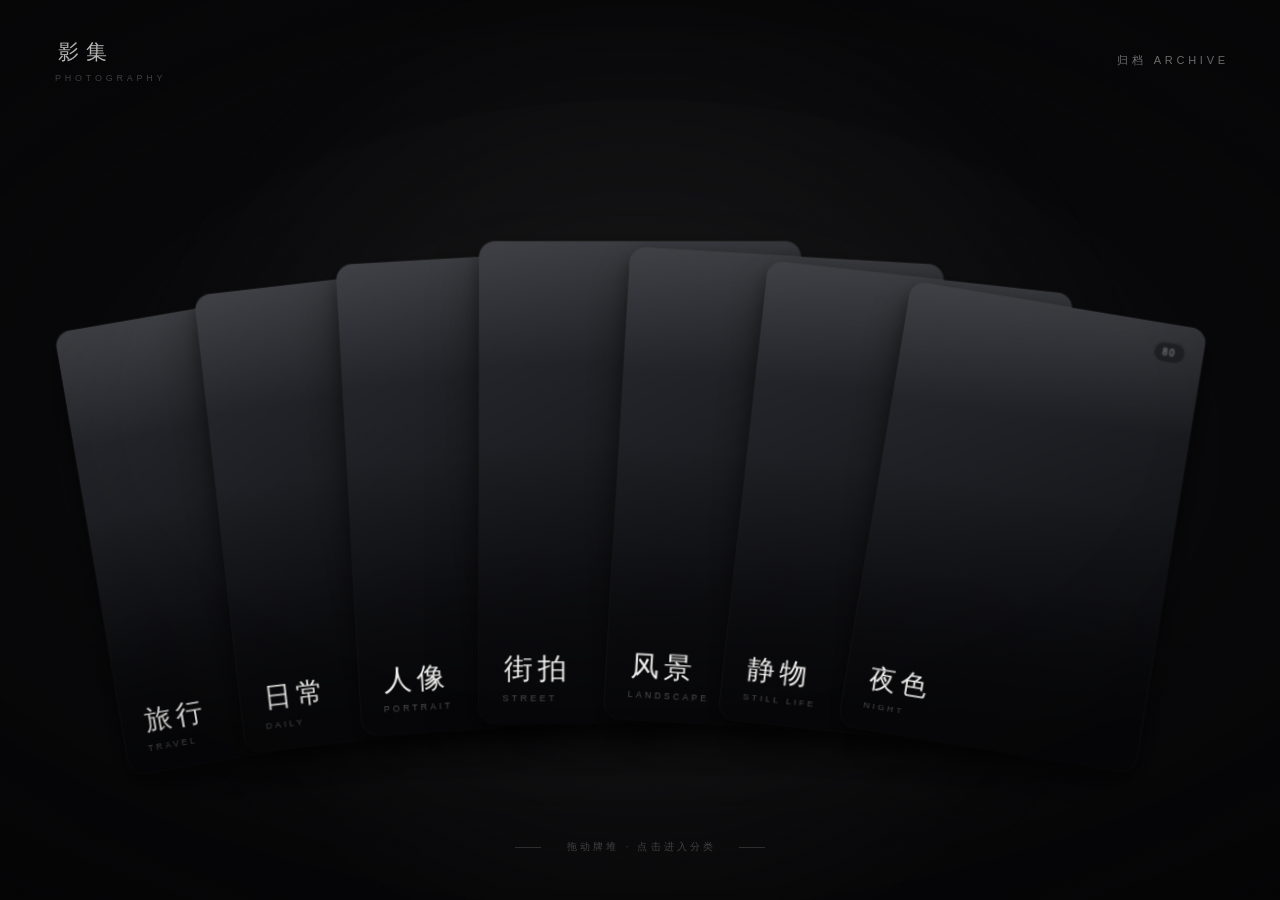
==== commit 32410dcc: "修复：打开灯箱时会先显示上一次看过的那张图 给 <img> 换 src 后，浏览器会一直显示旧图直到新图加载完， 所以「点开放大」时看到的是上一次那张。  原实现直接 lbImg.src = ... " ====
--- a/docs/prototype.html
+++ b/docs/prototype.html
@@ -1194,12 +1194,42 @@
   clampView();
 }
 
+/**
+ * 换图。
+ *
+ * 关键：给 <img> 换 src 后，浏览器会一直显示【旧图】直到新图加载完 ——
+ * 这正是「点开放大看到的是上一次那张」的原因。所以顺序必须是：
+ * 先把旧图藏掉 → 再换 src → 等 lbImg 自己 load 完 → 才淡入。
+ *
+ * 不能在设置 src 的同一帧就把 opacity 设回 1：那时新图还没解码，
+ * 显示的仍然是旧图。
+ *
+ * instant=true 用于「刚打开灯箱」：不做过渡，旧图必须立刻消失，
+ * 否则它会在 0.3s 的淡出过程里露一下。
+ */
+function showLightbox(i, instant){
+  lbIndex = i;
+  const item = lbList[lbIndex];
+  if (!item) return;
+  resetView();
+
+  if (lbImg.getAttribute('src') === item.full){    // 同一张，不用重新加载
+    lbImg.style.opacity = '1';
+    return;
+  }
+
+  if (instant) lbImg.style.transition = 'none';
+  lbImg.style.opacity = '0';
+  if (instant) requestAnimationFrame(() => { lbImg.style.transition = ''; });
+
+  lbImg.addEventListener('load', () => { lbImg.style.opacity = '1'; }, { once:true });
+  lbImg.src = item.full;
+}
 function openLightbox(list, index){
-  lbList = list; lbIndex = index;
-  resetView();
-  lbImg.src = list[index].full;
+  lbList = list;
   lb.classList.add('is-open');
   document.body.style.overflow = 'hidden';
+  showLightbox(index, true);
 }
 function closeLightbox(){
   lb.classList.remove('is-open');
@@ -1207,13 +1237,7 @@
 }
 function stepLightbox(dir){
   if (!lbList.length) return;
-  lbIndex = (lbIndex + dir + lbList.length) % lbList.length;
-  resetView();
-  lbImg.style.opacity = '0';
-  const url = lbList[lbIndex].full;
-  const pre = new Image();
-  pre.onload = () => { lbImg.src = url; lbImg.style.opacity = '1'; };
-  pre.src = url;
+  showLightbox((lbIndex + dir + lbList.length) % lbList.length, false);
 }
 
 /* ---------- 点击：放大 / 复位 ---------- */
